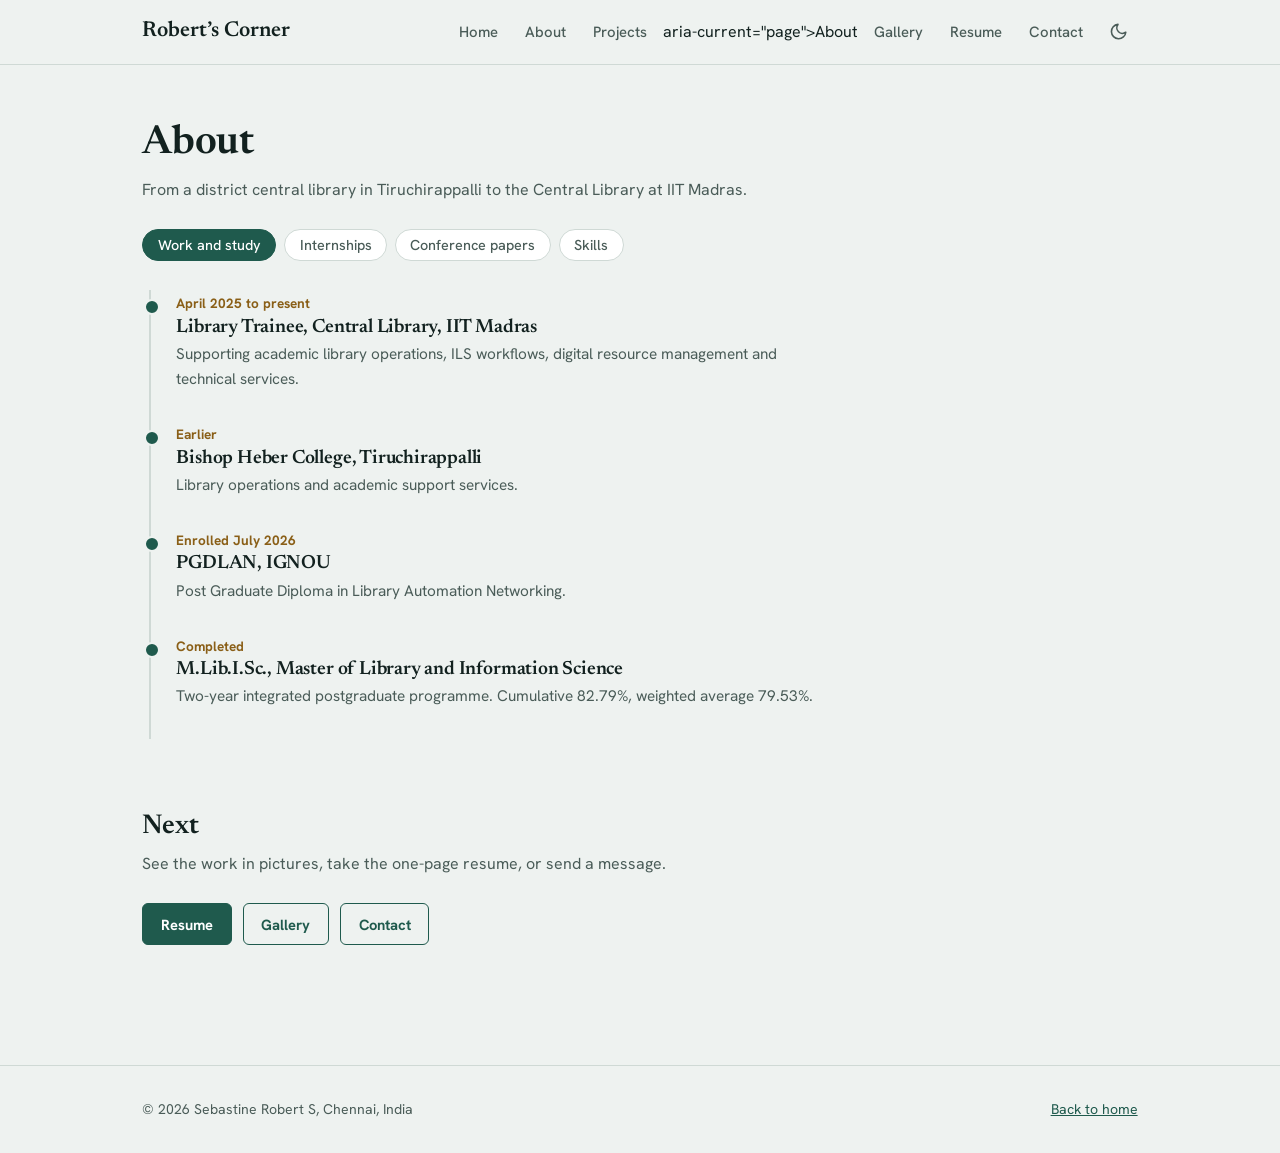
==== about.html @ bd57f11f "Update about.html" ====
<!DOCTYPE html>
<html lang="en">
<head>
<meta charset="UTF-8">
<meta name="viewport" content="width=device-width, initial-scale=1, viewport-fit=cover">
<title>About | Sebastine Robert S</title>
<meta name="description" content="Work, education, internships, conference papers, skills and contact details of Sebastine Robert S.">
<meta property="og:title" content="About | Sebastine Robert S">
<meta property="og:description" content="Work, education, internships, conference papers, skills and contact details of Sebastine Robert S.">
<meta property="og:type" content="website">
<link rel="preconnect" href="https://fonts.googleapis.com">
<link rel="preconnect" href="https://fonts.gstatic.com" crossorigin>
<link rel="stylesheet" href="https://fonts.googleapis.com/css2?family=Newsreader:ital,opsz,wght@0,6..72,400;0,6..72,600;1,6..72,400&family=Hanken+Grotesk:wght@400;500;700&family=Noto+Serif+Tamil:wght@500;700&display=swap">
<link rel="stylesheet" href="style.css">
<link rel="icon" href="data:image/svg+xml,%3Csvg xmlns=%27http://www.w3.org/2000/svg%27 viewBox=%270 0 100 100%27%3E%3Ctext y=%27.9em%27 font-size=%2790%27%3E%F0%9F%93%9A%3C/text%3E%3C/svg%3E">
<!-- Apply saved theme before first paint (prevents a light/dark flash) -->
<script>try{var t=localStorage.getItem("theme");if(t)document.documentElement.dataset.theme=t}catch(e){}</script>
</head>
<body>
<a class="skip" href="#main">Skip to content</a>

<!-- ===== HEADER / NAVIGATION ===== -->
<header><div class="wrap bar">
<a class="mark" href="index.html">Robert’s Corner</a>
<nav aria-label="Primary">
<a href="index.html">Home</a>
<a href="about.html">About</a>
<a href="projects.html">Projects</a>
 aria-current="page">About</a>
<a href="gallery.html">Gallery</a>
<a href="resume.html">Resume</a>
<a href="contact.html">Contact</a>
<!-- Theme toggle: icon only (moon = go dark, sun = go light) -->
<button class="tool icon" id="theme" type="button" aria-label="Switch colour theme" title="Switch theme">
<svg class="i-moon" viewBox="0 0 24 24" aria-hidden="true"><path d="M21 12.8A9 9 0 1 1 11.2 3a7 7 0 0 0 9.8 9.8z"/></svg>
<svg class="i-sun" viewBox="0 0 24 24" aria-hidden="true"><circle cx="12" cy="12" r="4"/><path d="M12 2v2M12 20v2M4.9 4.9l1.4 1.4M17.7 17.7l1.4 1.4M2 12h2M20 12h2M4.9 19.1l1.4-1.4M17.7 6.3l1.4-1.4"/></svg>
</button>
</nav></div></header>

<!-- ===== MAIN ===== -->
<main class="wrap" id="main">
<h2 class="pg">About</h2>
<p class="sub">From a district central library in Tiruchirappalli to the Central Library at IIT Madras.</p>

<!-- Tabs (content is drawn by the script below) -->
<div class="tabs" role="tablist" id="tabs">
<button role="tab" type="button" data-t="work" aria-selected="true">Work and study</button>
<button role="tab" type="button" data-t="intern" aria-selected="false">Internships</button>
<button role="tab" type="button" data-t="pubs" aria-selected="false">Conference papers</button>
<button role="tab" type="button" data-t="skills" aria-selected="false">Skills</button>
</div>
<div id="tabbody" role="tabpanel"></div>

<!-- Where to next -->
<h2 class="pg sec">Next</h2>
<p class="sub">See the work in pictures, take the one-page resume, or send a message.</p>
<p class="acts"><a class="btn" href="resume.html">Resume</a><a class="btn alt" href="gallery.html">Gallery</a><a class="btn alt" href="contact.html">Contact</a></p>
</main>

<!-- ===== FOOTER ===== -->
<footer><div class="wrap"><span>© 2026 Sebastine Robert S, Chennai, India</span><span><a href="index.html">Back to home</a></span></div></footer>

<button class="totop" id="totop" type="button" aria-label="Back to top">↑</button>
<script src="script.js" defer></script>

<!-- ===== PAGE SCRIPT: About tabs ===== -->
<script>
/* Timeline data per tab: [date, title, description] */
const TABS = {
  work: [
    ["April 2025 to present", "Library Trainee, Central Library, IIT Madras", "Supporting academic library operations, ILS workflows, digital resource management and technical services."],
    ["Earlier", "Bishop Heber College, Tiruchirappalli", "Library operations and academic support services."],
    ["Enrolled July 2026", "PGDLAN, IGNOU", "Post Graduate Diploma in Library Automation Networking."],
    ["Completed", "M.Lib.I.Sc., Master of Library and Information Science", "Two-year integrated postgraduate programme. Cumulative 82.79%, weighted average 79.53%."]
  ],
  intern: [
    ["May 2024, one month", "Library Intern, IIT Madras", "Cataloguing with MARC21 and UDC, Virtua ILS for circulation and RFID, shelving and collection rectification."],
    ["June 2024, one week", "Library Intern, Indian Institute of Astrophysics", "Patron services, shelving, Koha cataloguing and circulation, and daily library management."],
    ["November 2023, one week", "Library Intern, Tamil Nadu National Law University", "Patron services, shelving, Koha cataloguing and circulation, and daily library management."],
    ["December 2022, one month", "Intern, District Central Library, Tiruchirappalli", "Shelving, classification and book-keeping of library transactions."]
  ],
  pubs: [
    ["March 2025", "Enhancing Classroom Engagement with Slido", "Presented at SDSTLISER-2025, Bishop Heber College."],
    ["October 2024", "Integration of AI Tools to Enhance Library Services in the Digital Era", "Presented at LISACON 2024, Bharathidasan University. Covers chatbots, machine learning and recommender systems, plus the ethical limits."],
    ["June 2024", "Transforming Library Services: Integration of Chatbots in the Contemporary Era", "Presented at MILAN-APLAI 2024, University of Mysore."]
  ]
};
/* Skills data: [heading, description] */
const SKILLS = [
  ["Cataloguing and metadata", "MARC21, RDA, Dublin Core, and comparison of AI-generated metadata against human cataloguing."],
  ["Library and repository software", "Koha ILS (staff and OPAC), DSpace, Virtua ILS."],
  ["Infrastructure and networking", "Debian administration, Nginx reverse proxy, Let’s Encrypt, Cloudflare DNS and WAF, Docker Compose, IPv4 and IPv6."],
  ["Programming and automation", "Python, Django, HTML5 and CSS3, n8n, Make.com, Google Sheets API."]
];
/* Render the chosen tab and mark it selected */
function draw(tab) {
  document.querySelectorAll("#tabs button").forEach(b => b.setAttribute("aria-selected", b.dataset.t === tab));
  document.getElementById("tabbody").innerHTML = tab === "skills"
    ? `<div class="skills">${SKILLS.map(s => `<div><h3>${s[0]}</h3><p>${s[1]}</p></div>`).join("")}</div>`
    : `<ol class="tl">${TABS[tab].map(e => `<li><time>${e[0]}</time><h3>${e[1]}</h3><p>${e[2]}</p></li>`).join("")}</ol>`;
}
document.getElementById("tabs").addEventListener("click", e => {
  const b = e.target.closest("button");
  if (b) draw(b.dataset.t);
});
draw("work");
</script>
</body>
</html>
---- style.css ----
/* ==========================================================================
   Robert's Corner — shared stylesheet (linked by every page)
   Sections: 1 Tokens · 2 Base · 3 Layout · 4 Header/Nav · 5 Home
             6 Inner pages · 7 Components · 8 Footer · 9 Responsive · 10 Print
   ========================================================================== */

/* 1. DESIGN TOKENS ------------------------------------------------------- */
:root {
  /* Light palette (default) */
  --bg: #eef2f0;  --surface: #fff;  --ink: #12211f;  --soft: #4a5c58;
  --line: #cfd9d5;  --green: #1f5a4d;  --green-ink: #fff;
  --brass: #8a5f17;  --chip: #e1ebe7;  --ok: #17653a;
  /* Font stacks */
  --serif: "Newsreader", Georgia, serif;
  --sans: "Hanken Grotesk", system-ui, -apple-system, "Segoe UI", sans-serif;
  --tamil: "Noto Serif Tamil", "Latha", "Nirmala UI", serif;
}
/* Dark palette: follows the OS unless the visitor forced light */
@media (prefers-color-scheme: dark) {
  :root:not([data-theme="light"]) {
    --bg: #0f1a18;  --surface: #152422;  --ink: #e6efec;  --soft: #9db1ab;
    --line: #2a3f3b;  --green: #5fc4a9;  --green-ink: #0b1513;
    --brass: #d9a84e;  --chip: #1d332f;  --ok: #6fd49a;
  }
}
/* Dark palette: forced by the theme button (saved in localStorage) */
:root[data-theme="dark"] {
  --bg: #0f1a18;  --surface: #152422;  --ink: #e6efec;  --soft: #9db1ab;
  --line: #2a3f3b;  --green: #5fc4a9;  --green-ink: #0b1513;
  --brass: #d9a84e;  --chip: #1d332f;  --ok: #6fd49a;
}
html { color-scheme: light dark; }
:root[data-theme="light"] { color-scheme: light; }
:root[data-theme="dark"]  { color-scheme: dark; }

/* 2. BASE ---------------------------------------------------------------- */
* { box-sizing: border-box; margin: 0; padding: 0; }
html {
  scroll-padding-top: calc(env(safe-area-inset-top, 0px) + 4.5rem);
  scroll-behavior: smooth;
  -webkit-text-size-adjust: 100%; text-size-adjust: 100%;   /* stop phones inflating text in landscape */
}
body {
  background: var(--bg); color: var(--ink);
  font: 400 1rem/1.65 var(--sans);
  -webkit-font-smoothing: antialiased;
  overflow-wrap: break-word;
  overflow-x: clip;                      /* last-resort guard; does NOT break the sticky header */
  padding-bottom: env(safe-area-inset-bottom, 0px);
}
img, svg, video { max-width: 100%; height: auto; }
a { color: var(--green); }
:focus-visible { outline: 2px solid var(--brass); outline-offset: 3px; border-radius: 3px; }
h1, h2, h3 { font-family: var(--serif); font-weight: 600; line-height: 1.15; letter-spacing: -.01em; }
h1 { font-size: clamp(2rem, 4.5vw, 3rem); }

/* Skip link: visible only when focused by keyboard */
.skip { position: absolute; left: .8rem; top: -4rem; background: var(--green); color: var(--green-ink);
  padding: .5rem .9rem; border-radius: 6px; z-index: 50; text-decoration: none; }
.skip:focus { top: .8rem; }

/* 3. LAYOUT -------------------------------------------------------------- */
.wrap {
  max-width: 1040px; margin: 0 auto;
  padding-left:  max(1.4rem, env(safe-area-inset-left, 0px));    /* clear landscape notches */
  padding-right: max(1.4rem, env(safe-area-inset-right, 0px));
}
/* main also has class .wrap, so this needs the higher specificity to keep its vertical room */
main.wrap { padding-top: 3.5rem; padding-bottom: 5.5rem; min-height: 70vh; }

/* 4. HEADER + NAVIGATION ------------------------------------------------- */
/* Scoped to the page header only: the resume sheet has its own <header class="sh-head"> */
body > header { position: sticky; top: 0; background: var(--bg); border-bottom: 1px solid var(--line); z-index: 20;
  padding-top: env(safe-area-inset-top, 0px); }
.bar { display: flex; align-items: center; justify-content: space-between; gap: 1rem; padding-top: .8rem; padding-bottom: .8rem; flex-wrap: wrap; }
.mark { font: 600 1.35rem/1 var(--serif); color: var(--ink); text-decoration: none; }
nav { display: flex; gap: .3rem; align-items: center; flex-wrap: wrap; }
nav a, .tool {
  font: 500 .93rem var(--sans); color: var(--soft); text-decoration: none;
  padding: .4rem .7rem; border-radius: 6px; background: none; border: 0; cursor: pointer;
}
nav a:hover, .tool:hover { color: var(--ink); }
nav a[aria-current="page"] { color: var(--green-ink); background: var(--green); }  /* current page */

/* Theme toggle: icon-only button. Moon in light mode, sun in dark mode. */
.tool.icon { display: inline-grid; place-items: center; width: 2.4rem; height: 2.4rem; padding: 0; border-radius: 50%; }
.tool.icon svg { width: 1.2rem; height: 1.2rem; fill: none; stroke: currentColor; stroke-width: 2; stroke-linecap: round; stroke-linejoin: round; }
.tool.icon .i-sun { display: none; }
:root[data-theme="dark"] .tool.icon .i-sun { display: block; }
:root[data-theme="dark"] .tool.icon .i-moon { display: none; }
@media (prefers-color-scheme: dark) {
  :root:not([data-theme="light"]) .tool.icon .i-sun { display: block; }
  :root:not([data-theme="light"]) .tool.icon .i-moon { display: none; }
}

/* 5. HOME PAGE ----------------------------------------------------------- */
/* minmax(0, …) lets columns shrink below their content, so nothing can push the page wider than the screen */
.hero { display: grid; grid-template-columns: minmax(0, 1.15fr) minmax(0, 1fr); gap: 2.5rem; align-items: start; }

/* Thirukkural: exactly two lines, bold Noto Serif Tamil.
   The figure is a size container. The font size is derived from ITS width, so the
   longer line (measured: 16.6 em at weight 700) always fits with a small safety margin
   and can never be clipped at the right edge, at any screen width. */
.kural-fig { container-type: inline-size; }
.kural {
  font-family: var(--tamil); font-weight: 700; line-height: 1.55; color: var(--green);
  font-size: clamp(1rem, 5vw, 2.15rem);                       /* fallback for browsers without container units */
}
@supports (width: 1cqw) {
  .kural { font-size: min(2.15rem, calc(100cqw / 17.4)); }    /* 17.4 = 16.6 em longest line + ~5% margin */
}
.kural span { display: block; white-space: nowrap; opacity: 0; transform: translateY(6px); animation: rise .7s ease forwards; }
.kural span:nth-child(2) { animation-delay: .25s; }
@keyframes rise { to { opacity: 1; transform: none; } }

/* Bilingual gloss + citation (colours come from the theme variables, so light and dark both work) */
.gloss { margin: .9rem 0 1.8rem; max-width: 34rem; color: var(--soft); }
.gloss .ta { font-family: var(--tamil); font-weight: 500; font-size: 1rem; line-height: 1.8; }
.gloss .en { font-family: var(--serif); font-style: italic; font-size: 1.05rem; line-height: 1.5; margin-top: .45rem; }
.gloss .cite { margin-top: .8rem; font: 600 .82rem/1.6 var(--sans); letter-spacing: .02em; color: var(--brass); }
.gloss .cite [lang="ta"] { font-family: var(--tamil); font-weight: 500; letter-spacing: 0; }
.gloss .cite .sep { margin: 0 .35em; color: var(--line); }

.avatar { display: block; width: 180px; height: 180px; object-fit: cover; border-radius: 50%; background: var(--chip); margin-top: 1.4rem; }
.lede { color: var(--soft); max-width: 34rem; margin-top: .8rem; font-size: 1.05rem; }
.acts { display: flex; gap: .7rem; flex-wrap: wrap; margin-top: 1.6rem; }

/* Catalogue card / MARC record (ruled-paper look) */
.rec {
  background: var(--surface); border: 1px solid var(--line); border-radius: 4px;
  padding: 2.2rem 1.4rem 1.3rem; position: relative;
  background-image: repeating-linear-gradient(transparent 0 33px, var(--line) 33px 34px);
  background-position: 0 1.6rem;
}
.rec::before { /* the punched hole at the top of the card */
  content: ""; position: absolute; top: .7rem; left: 50%; width: 14px; height: 14px; margin-left: -7px;
  border-radius: 50%; background: var(--bg); border: 1px solid var(--line);
}
.rec dl { display: grid; grid-template-columns: 7.5rem minmax(0, 1fr); font-size: .95rem; }
.rec dt { color: var(--brass); font-weight: 700; line-height: 34px; }
.rec dd { line-height: 34px; overflow-wrap: anywhere; }   /* long values such as the blog URL used to push the card off-screen */
.marc { font: .82rem/34px ui-monospace, Menlo, Consolas, monospace; white-space: pre-wrap; overflow-wrap: anywhere; }
.marc b { color: var(--brass); }
.flip { margin-top: .8rem; display: flex; flex-wrap: wrap; gap: .4rem; }
.flip button { font: 500 .82rem var(--sans); padding: .3rem .7rem; border-radius: 5px; border: 1px solid var(--line); background: var(--surface); color: var(--soft); cursor: pointer; }
.flip button[aria-pressed="true"] { background: var(--ink); color: var(--bg); border-color: var(--ink); }

/* Three focus areas */
.areas { display: grid; grid-template-columns: repeat(3, minmax(0, 1fr)); gap: 2rem; margin-top: 5rem; }
.areas > div { border-top: 2px solid var(--green); padding-top: 1rem; }
.areas h3 { font-size: 1.25rem; margin-bottom: .4rem; }
.areas p { color: var(--soft); font-size: .95rem; }

/* 6. INNER PAGES (projects, about) --------------------------------------- */
h2.pg  { font-size: clamp(1.8rem, 4vw, 2.5rem); }
h2.sec { font-size: 1.7rem; margin-top: 4.5rem; }
.sub { color: var(--soft); max-width: 38rem; margin: .6rem 0 1.6rem; }

/* Filter chips (projects) and tabs (about, gallery) */
.chips { display: flex; flex-wrap: wrap; gap: .5rem; margin-bottom: 1rem; }
.tabs  { display: flex; gap: .5rem; margin: 1.4rem 0 1.8rem; flex-wrap: wrap; }
.chips button, .tabs button { font: 500 .9rem var(--sans); padding: .4rem .9rem; border-radius: 999px; border: 1px solid var(--line); background: var(--surface); color: var(--soft); cursor: pointer; }
.chips button[aria-pressed="true"], .tabs button[aria-selected="true"] { background: var(--green); color: var(--green-ink); border-color: var(--green); }

/* Project rows */
.row { display: grid; grid-template-columns: minmax(0, 1fr) auto; gap: 1.2rem; padding: 1.4rem 0; border-top: 1px solid var(--line); }
.row:last-child { border-bottom: 1px solid var(--line); }
.row h3 { font-size: 1.3rem; }
.row p { color: var(--soft); max-width: 40rem; margin-top: .3rem; font-size: .97rem; }
.row .go { display: flex; flex-direction: column; gap: .5rem; align-items: flex-end; min-width: 9.5rem; }
.live { font-size: .8rem; font-weight: 700; color: var(--ok); }
.live::before { content: ""; display: inline-block; width: 8px; height: 8px; border-radius: 50%; background: var(--ok); margin-right: .4rem; }

/* About: timeline + skills grid */
.tl { list-style: none; border-left: 2px solid var(--line); margin-left: .4rem; }
.tl li { position: relative; padding: 0 0 1.8rem 1.6rem; }
.tl li::before { content: ""; position: absolute; left: -7px; top: .55rem; width: 12px; height: 12px; border-radius: 50%; background: var(--green); border: 2px solid var(--bg); }
.tl time { font-size: .85rem; font-weight: 700; color: var(--brass); }
.tl h3 { font-size: 1.2rem; }
.tl p { color: var(--soft); max-width: 40rem; font-size: .96rem; margin-top: .2rem; }
.skills { display: grid; grid-template-columns: repeat(2, minmax(0, 1fr)); gap: 1.6rem 2.4rem; }
.skills h3 { font-size: 1.1rem; }
.skills p { color: var(--soft); font-size: .95rem; }

/* Contact list */
.contact { display: grid; gap: .2rem; margin-top: 1.2rem; max-width: 30rem; }
.contact a { display: flex; justify-content: space-between; gap: 1rem; padding: .9rem 0; border-top: 1px solid var(--line); text-decoration: none; font-weight: 500; }
.contact a span { color: var(--soft); font-weight: 400; overflow-wrap: anywhere; text-align: right; min-width: 0; }

/* 6b. GALLERY ------------------------------------------------------------ */
.gallery { display: grid; grid-template-columns: repeat(auto-fill, minmax(220px, 1fr)); gap: 1.4rem; margin-top: 1.6rem; }
.shot button { display: block; width: 100%; padding: 0; border: 1px solid var(--line); border-radius: 6px; overflow: hidden; background: var(--chip); cursor: zoom-in; }
.shot img { display: block; width: 100%; aspect-ratio: 4 / 3; object-fit: cover; color: var(--soft); font-size: .85rem; }
.shot figcaption { margin-top: .5rem; color: var(--soft); font-size: .9rem; }
/* The lightbox sits on a fixed dark backdrop in both themes, so its white controls are intentional */
.lightbox { border: 0; background: transparent; max-width: 100vw; max-height: 100vh; width: 100%; height: 100%; color: #fff; }
.lightbox::backdrop { background: rgba(8, 14, 13, .92); }
.lightbox[open] { display: grid; grid-template-columns: auto minmax(0, 1fr) auto; align-items: center; gap: .6rem; padding: 1rem; }
.lightbox figure { display: grid; justify-items: center; gap: .8rem; min-width: 0; }
.lightbox img { max-width: 100%; max-height: 78vh; max-height: 78dvh; object-fit: contain; border-radius: 4px; }
.lightbox figcaption { max-width: 40rem; text-align: center; font-size: .95rem; overflow-wrap: anywhere; }
.lb-n, .lb-x { width: 2.8rem; height: 2.8rem; border-radius: 50%; border: 1px solid rgba(255,255,255,.4); background: rgba(255,255,255,.1); color: #fff; font-size: 1.6rem; line-height: 1; cursor: pointer; }
.lb-x { position: absolute; top: calc(1rem + env(safe-area-inset-top, 0px)); right: 1rem; }

/* 6c. CONTACT -------------------------------------------------------------- */
.split { display: grid; grid-template-columns: minmax(0, 1.1fr) minmax(0, 1fr); gap: 3.5rem; align-items: start; }
.split h3 { font-size: 1.3rem; margin-bottom: .8rem; }
.form { display: grid; gap: 1rem; }
.form label { display: grid; gap: .35rem; font-weight: 500; font-size: .93rem; }
.form input, .form textarea { font: 400 1rem var(--sans); color: var(--ink); background: var(--surface); border: 1px solid var(--line); border-radius: 6px; padding: .6rem .75rem; width: 100%; }
.form .btn { justify-self: start; }
.hint { color: var(--soft); font-size: .88rem; }

/* 6d. RESUME --------------------------------------------------------------- */
.sheet { background: var(--surface); border: 1px solid var(--line); border-radius: 4px; padding: 2.4rem 2.6rem; max-width: 820px; margin-top: 2rem; }
.sh-head h1 { font-size: 2rem; }
.sh-head .role { color: var(--green); font-weight: 700; margin-top: .2rem; }
.sh-head .line { color: var(--soft); font-size: .9rem; overflow-wrap: anywhere; }
.sheet section { margin-top: 1.8rem; }
.sheet h2 { font-size: 1.15rem; color: var(--green); border-bottom: 1px solid var(--line); padding-bottom: .3rem; margin-bottom: .8rem; }
.rl { list-style: none; display: grid; gap: .8rem; }
.rl li { display: grid; grid-template-columns: 9rem minmax(0, 1fr); gap: 1rem; }
.rl time { color: var(--brass); font-size: .85rem; font-weight: 700; padding-top: .15rem; }
.rl h3 { font-size: 1.02rem; }
.rl p { color: var(--soft); font-size: .93rem; }

/* 7. SHARED COMPONENTS --------------------------------------------------- */
.btn { display: inline-block; font: 700 .92rem var(--sans); padding: .65rem 1.1rem; border-radius: 6px; border: 1.5px solid var(--green); text-decoration: none; background: var(--green); color: var(--green-ink); cursor: pointer; }
.btn.alt { background: none; color: var(--green); }
.btn.sm { padding: .4rem .8rem; font-size: .84rem; }
.pills { display: flex; flex-wrap: wrap; gap: .4rem; margin-top: .8rem; }
.pill { background: var(--chip); color: var(--soft); font-size: .78rem; padding: .15rem .6rem; border-radius: 4px; }

/* Back-to-top button (shown by script.js after scrolling) */
.totop { position: fixed; right: max(1rem, env(safe-area-inset-right, 0px)); bottom: calc(1rem + env(safe-area-inset-bottom, 0px)); width: 2.6rem; height: 2.6rem;
  border-radius: 50%; border: 1px solid var(--line); background: var(--surface); color: var(--ink); cursor: pointer; display: none; place-items: center; font-size: 1.1rem; }
.totop.show { display: grid; }

/* 8. FOOTER -------------------------------------------------------------- */
footer { border-top: 1px solid var(--line); margin-top: 2rem; padding: 2rem 0; color: var(--soft); font-size: .88rem; }
footer .wrap { display: flex; justify-content: space-between; gap: 1rem; flex-wrap: wrap; }

/* 9. RESPONSIVE + MOTION ------------------------------------------------- */
/* Tablets and below: hero stacks (the Kural keeps fitting because it sizes itself to its column) */
@media (max-width: 900px) {
  .hero { grid-template-columns: minmax(0, 1fr); gap: 2rem; }
}

/* Phones and small tablets (360px to 768px) */
@media (max-width: 768px) {
  html { scroll-padding-top: 1rem; }
  main.wrap { padding-top: 2rem; padding-bottom: 3.5rem; }

  /* Header: brand on top with the theme button pinned at its right,
     the six links in a tidy 3 x 2 grid below. No more ragged wrapping.
     The header scrolls away on phones instead of eating two rows of the screen. */
  body > header { position: static; }
  .bar { position: relative; display: block; padding-top: .6rem; padding-bottom: .7rem; }
  .mark { display: flex; align-items: center; min-height: 2.4rem; font-size: 1.25rem; padding-right: 3rem; }
  nav { display: grid; grid-template-columns: repeat(3, minmax(0, 1fr)); gap: .3rem; margin-top: .4rem; }
  nav a { display: grid; place-items: center; min-height: 2.5rem; padding: .3rem .4rem; text-align: center; }
  .bar .tool.icon { position: absolute; top: .6rem; right: max(1.4rem, env(safe-area-inset-right, 0px)); }

  /* Home */
  .avatar { margin-top: 1.1rem; }
  .gloss { margin-bottom: 1.4rem; }
  .gloss .cite span { display: block; }          /* Tamil part on one line, English part on the next */
  .gloss .cite .sep { display: none; }
  .rec { padding-left: 1rem; padding-right: 1rem; }
  .rec dl { grid-template-columns: 6rem minmax(0, 1fr); }
  .areas { grid-template-columns: minmax(0, 1fr); gap: 1.6rem; margin-top: 3rem; }

  /* Inner pages */
  h2.sec { margin-top: 3rem; }
  .skills { grid-template-columns: minmax(0, 1fr); }
  .row { grid-template-columns: minmax(0, 1fr); }
  .row .go { align-items: flex-start; flex-direction: row; flex-wrap: wrap; min-width: 0; }
  .split { grid-template-columns: minmax(0, 1fr); gap: 2.5rem; }
  .form .btn { justify-self: stretch; width: 100%; text-align: center; }
  .rl li { grid-template-columns: minmax(0, 1fr); gap: .1rem; }
  .sheet { padding: 1.6rem 1.1rem; }
  .sh-head h1 { font-size: 1.7rem; }

  /* Gallery: two columns, and lightbox arrows float over the picture instead of vanishing */
  .gallery { grid-template-columns: repeat(2, minmax(0, 1fr)); gap: 1rem; }
  .lightbox[open] { grid-template-columns: minmax(0, 1fr); padding: 1rem .6rem; }
  .lb-n { position: absolute; top: 50%; margin-top: -1.4rem; background: rgba(0,0,0,.45); }
  .lb-n.prev { left: .4rem; }
  .lb-n.next { right: .4rem; }
}

/* Small phones: keep tap targets comfortable */
@media (pointer: coarse) {
  .chips button, .tabs button, .flip button, .btn.sm { min-height: 2.5rem; }
}

@media (prefers-reduced-motion: reduce) {
  html { scroll-behavior: auto; }
  .kural span { animation: none; opacity: 1; transform: none; }
}

/* 10. PRINT -------------------------------------------------------------- */
@media print {
  /* body > header only: the resume's own name/contact block (header.sh-head) must still print */
  body > header, footer, .flip, .tabs, .chips, .totop, .skip, .nopr, .sub { display: none; }
  body { background: #fff; color: #000; }
  main.wrap { padding: 0; min-height: 0; }
  .sheet { border: 0; padding: 0; max-width: none; }
}
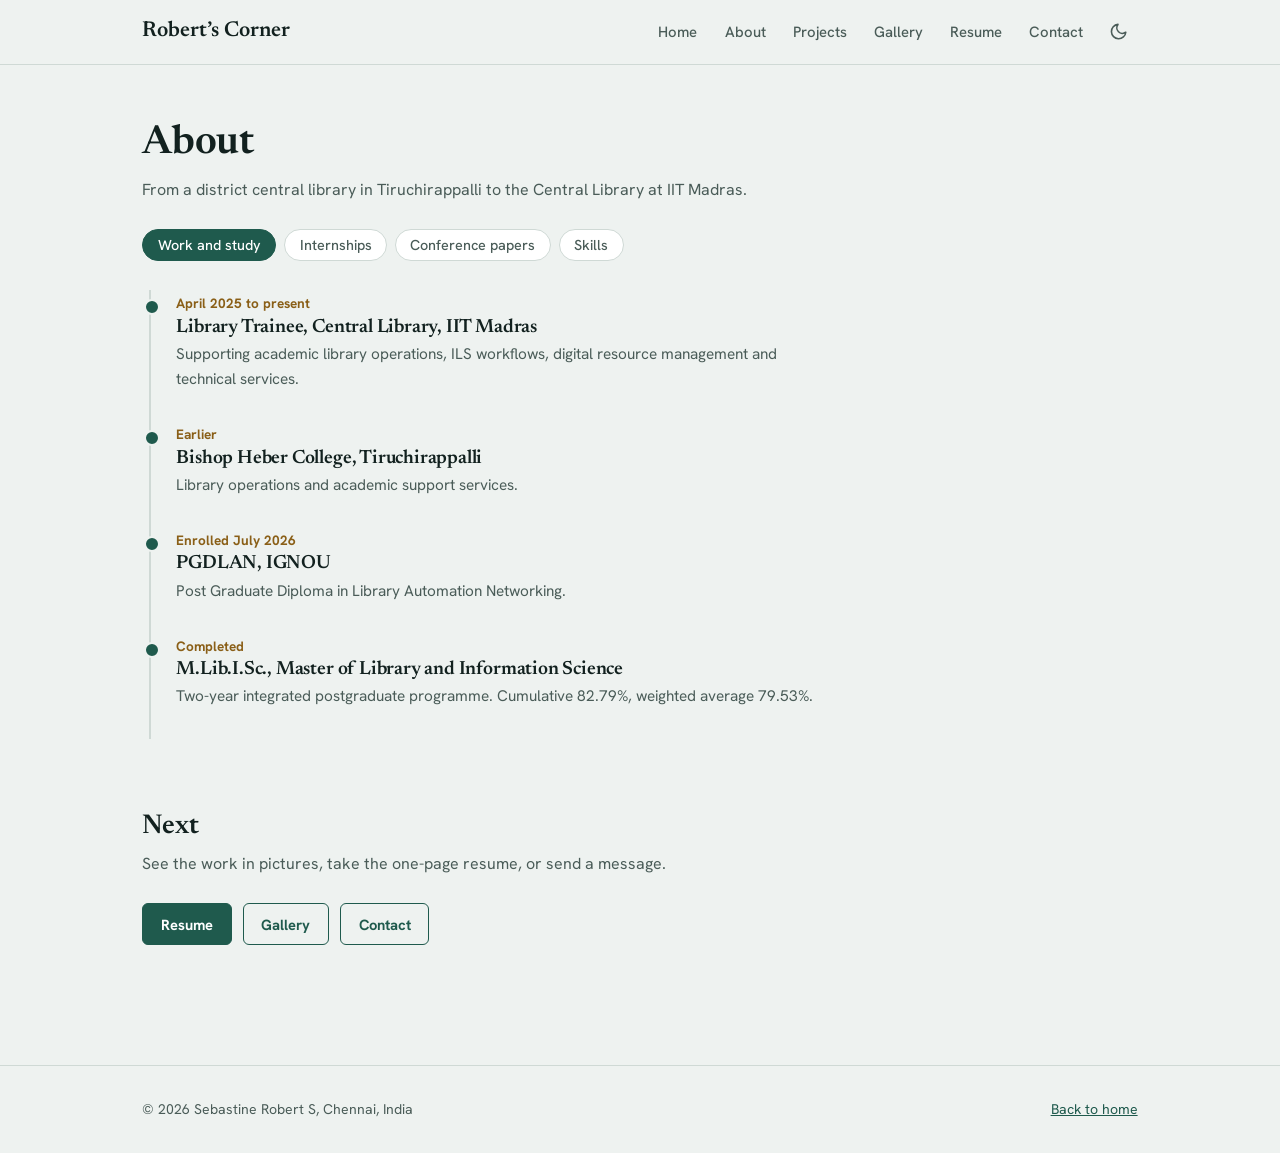
==== commit d1ec562e: "Update about.html" ====
--- a/about.html
+++ b/about.html
@@ -26,7 +26,6 @@
 <a href="index.html">Home</a>
 <a href="about.html">About</a>
 <a href="projects.html">Projects</a>
- aria-current="page">About</a>
 <a href="gallery.html">Gallery</a>
 <a href="resume.html">Resume</a>
 <a href="contact.html">Contact</a>
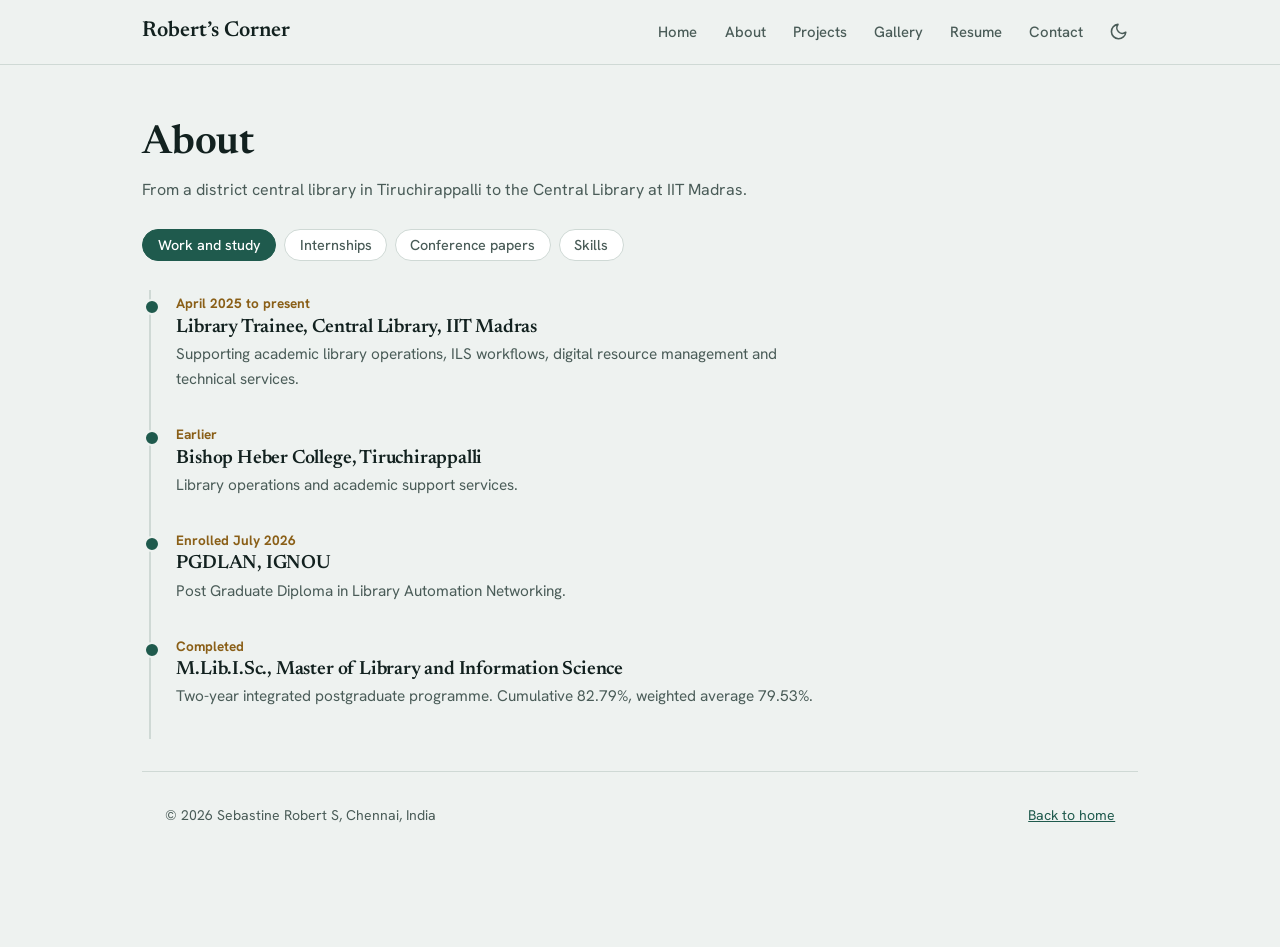
==== commit 52b16e42: "removing next box in the about page" ====
--- a/about.html
+++ b/about.html
@@ -50,11 +50,6 @@
 </div>
 <div id="tabbody" role="tabpanel"></div>
 
-<!-- Where to next -->
-<h2 class="pg sec">Next</h2>
-<p class="sub">See the work in pictures, take the one-page resume, or send a message.</p>
-<p class="acts"><a class="btn" href="resume.html">Resume</a><a class="btn alt" href="gallery.html">Gallery</a><a class="btn alt" href="contact.html">Contact</a></p>
-</main>
 
 <!-- ===== FOOTER ===== -->
 <footer><div class="wrap"><span>© 2026 Sebastine Robert S, Chennai, India</span><span><a href="index.html">Back to home</a></span></div></footer>
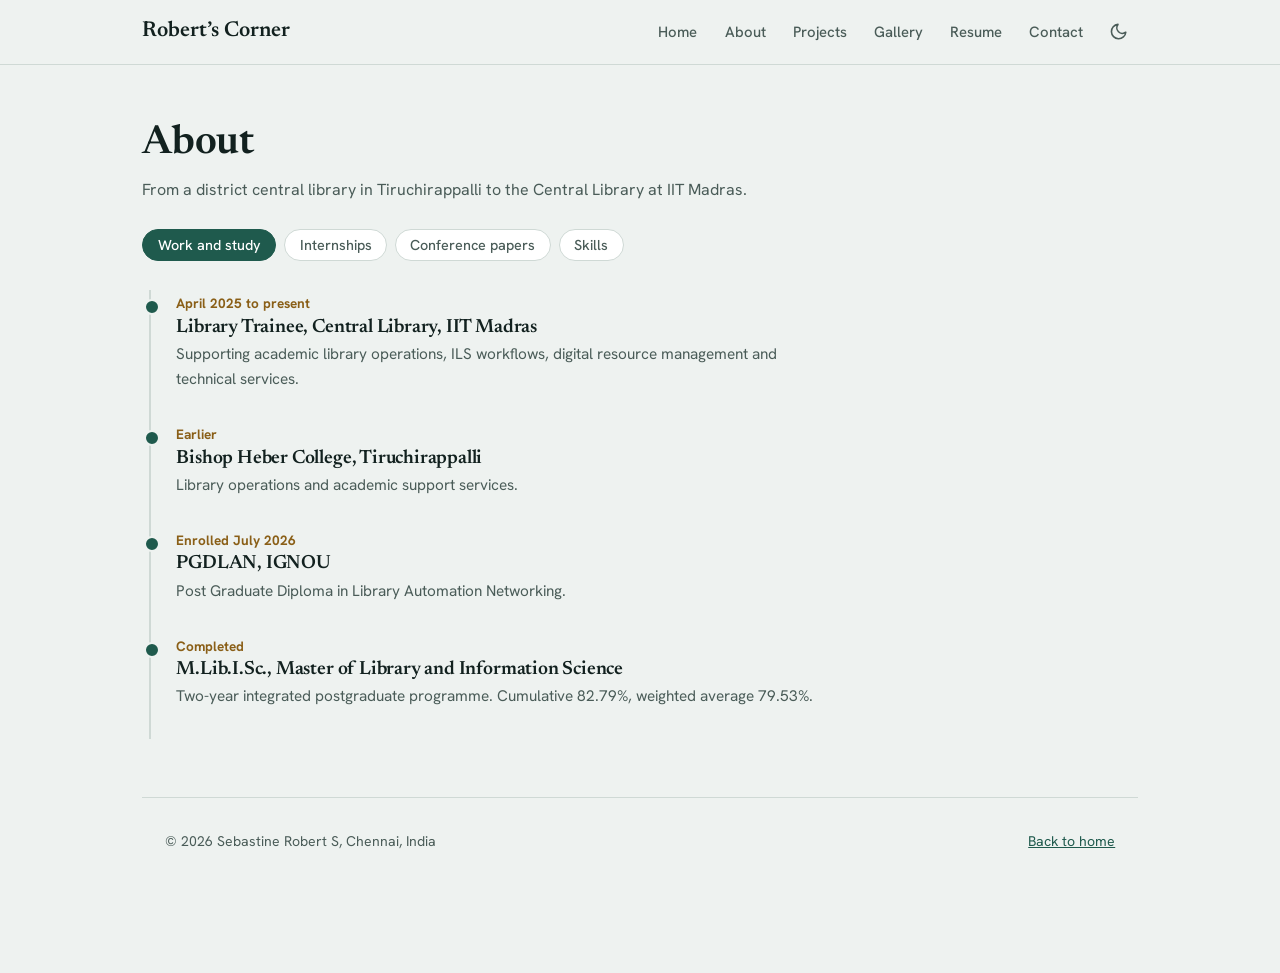
==== commit 60355886: "adding space betwen footer" ====
--- a/about.html
+++ b/about.html
@@ -52,6 +52,7 @@
 
 
 <!-- ===== FOOTER ===== -->
+<br>
 <footer><div class="wrap"><span>© 2026 Sebastine Robert S, Chennai, India</span><span><a href="index.html">Back to home</a></span></div></footer>
 
 <button class="totop" id="totop" type="button" aria-label="Back to top">↑</button>
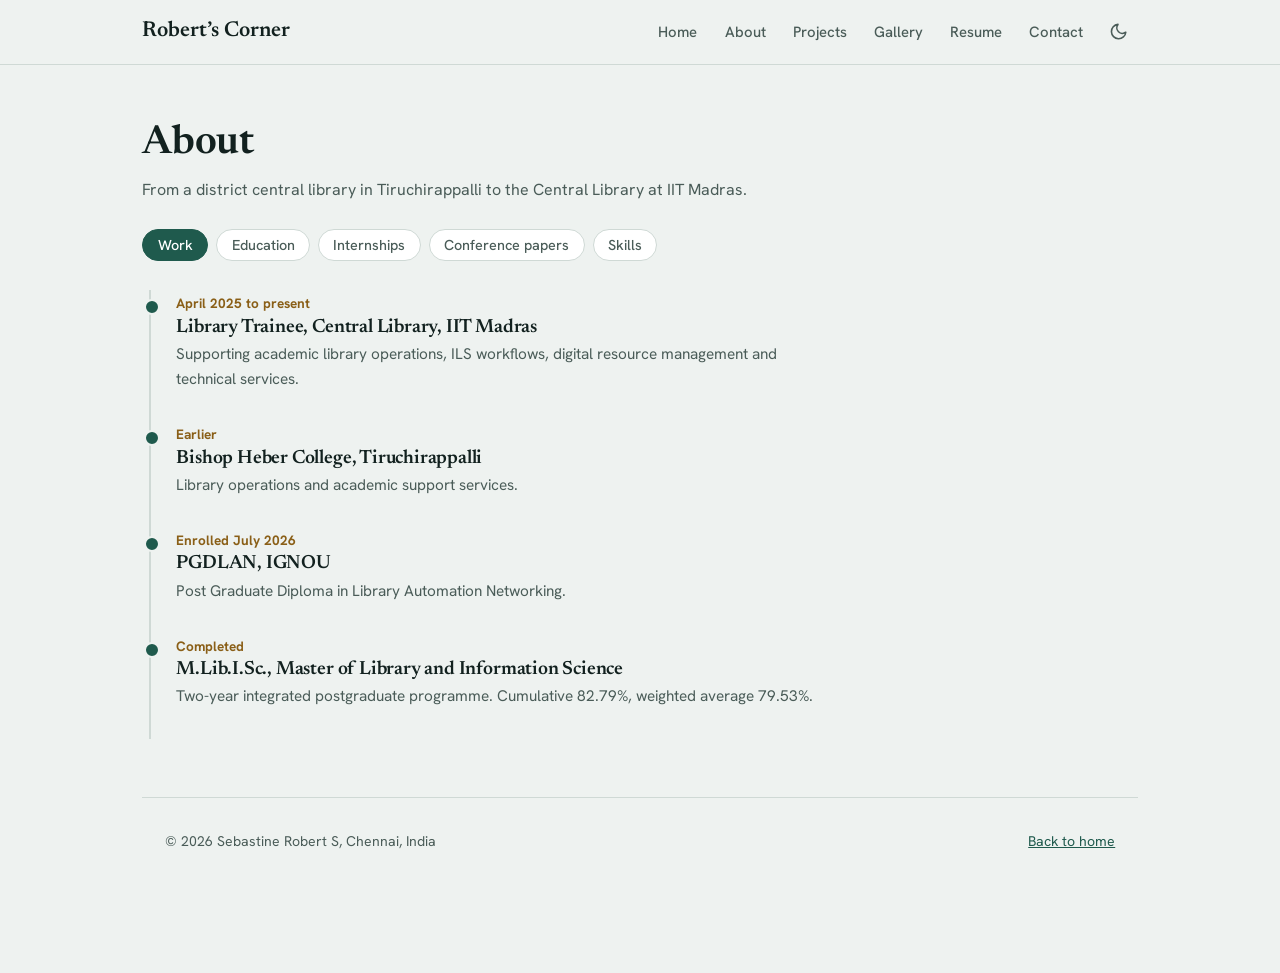
==== commit ff1dba7b: "Update about.html" ====
--- a/about.html
+++ b/about.html
@@ -43,7 +43,10 @@
 
 <!-- Tabs (content is drawn by the script below) -->
 <div class="tabs" role="tablist" id="tabs">
-<button role="tab" type="button" data-t="work" aria-selected="true">Work and study</button>
+
+<button role="tab" type="button" data-t="work" aria-selected="true">Work</button>
+
+<button role="tab" type="button" data-t="education" aria-selected="true">Education</button>
 <button role="tab" type="button" data-t="intern" aria-selected="false">Internships</button>
 <button role="tab" type="button" data-t="pubs" aria-selected="false">Conference papers</button>
 <button role="tab" type="button" data-t="skills" aria-selected="false">Skills</button>
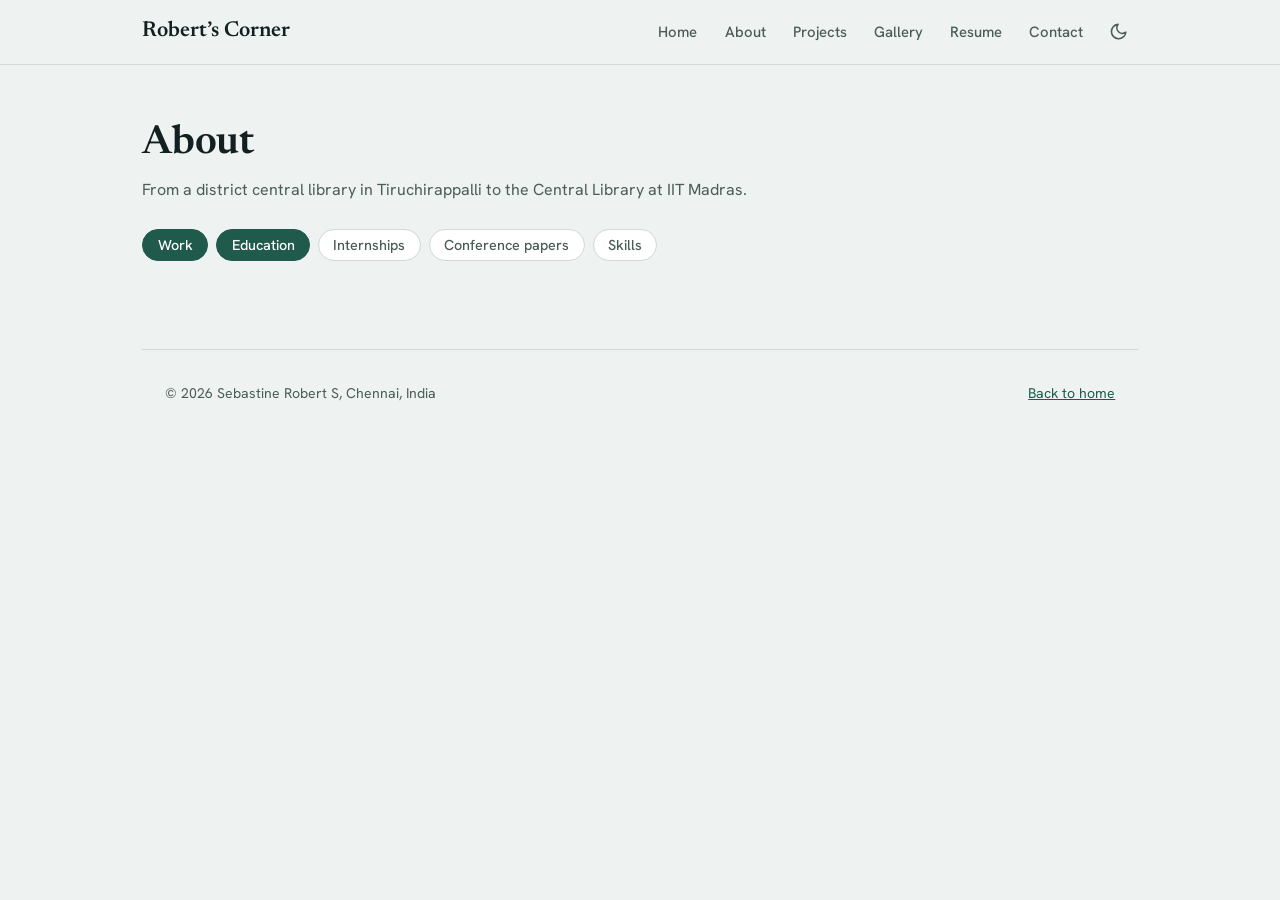
==== commit d3e2fc89: "Update about.html" ====
--- a/about.html
+++ b/about.html
@@ -65,15 +65,20 @@
 <script>
 /* Timeline data per tab: [date, title, description] */
 const TABS = {
+
   work: [
     ["April 2025 to present", "Library Trainee, Central Library, IIT Madras", "Supporting academic library operations, ILS workflows, digital resource management and technical services."],
     ["Earlier", "Bishop Heber College, Tiruchirappalli", "Library operations and academic support services."],
+
+education: [
     ["Enrolled July 2026", "PGDLAN, IGNOU", "Post Graduate Diploma in Library Automation Networking."],
     ["Completed", "M.Lib.I.Sc., Master of Library and Information Science", "Two-year integrated postgraduate programme. Cumulative 82.79%, weighted average 79.53%."]
   ],
+
   intern: [
     ["May 2024, one month", "Library Intern, IIT Madras", "Cataloguing with MARC21 and UDC, Virtua ILS for circulation and RFID, shelving and collection rectification."],
     ["June 2024, one week", "Library Intern, Indian Institute of Astrophysics", "Patron services, shelving, Koha cataloguing and circulation, and daily library management."],
+
     ["November 2023, one week", "Library Intern, Tamil Nadu National Law University", "Patron services, shelving, Koha cataloguing and circulation, and daily library management."],
     ["December 2022, one month", "Intern, District Central Library, Tiruchirappalli", "Shelving, classification and book-keeping of library transactions."]
   ],
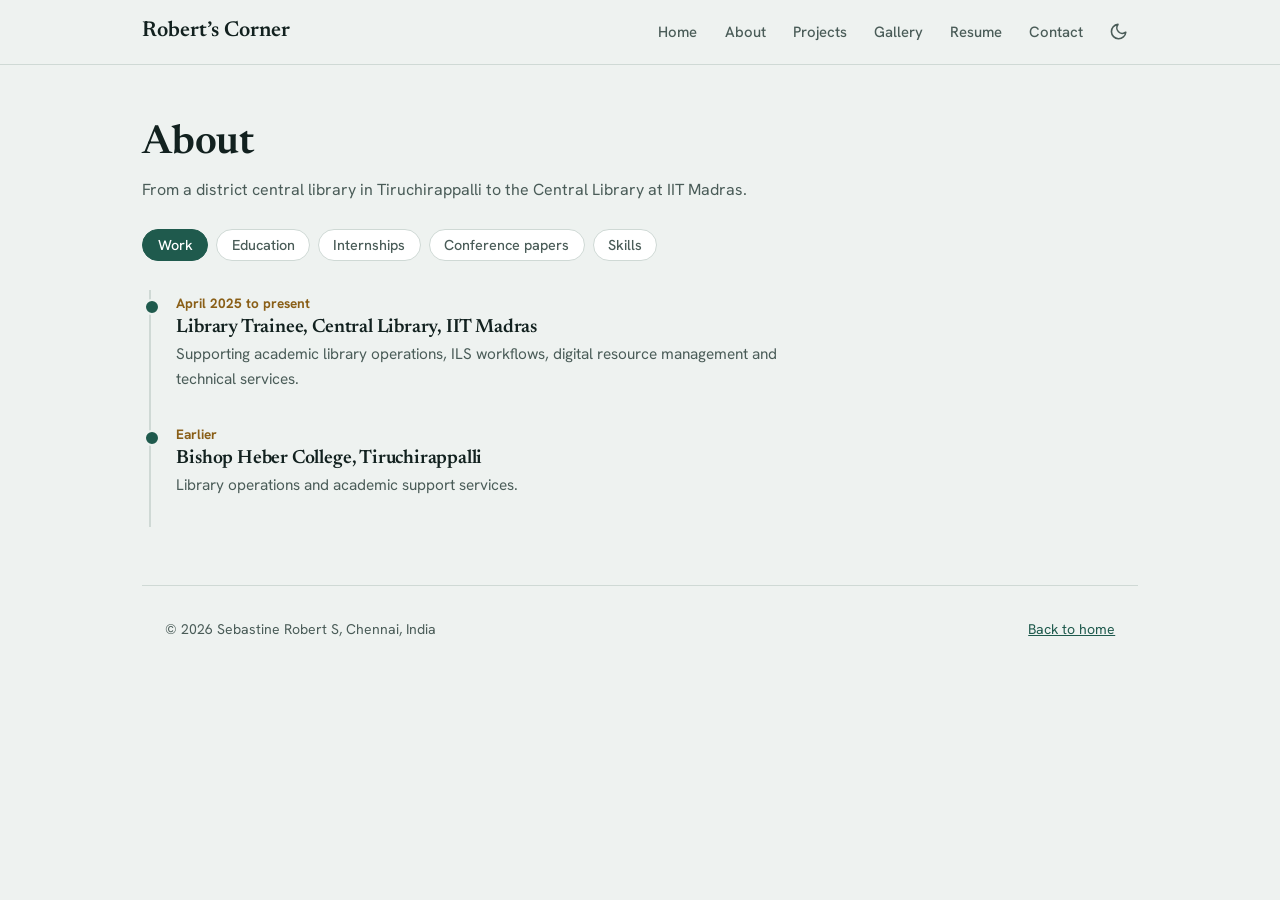
==== commit 025543b1: "Update about.html" ====
--- a/about.html
+++ b/about.html
@@ -69,9 +69,11 @@
   work: [
     ["April 2025 to present", "Library Trainee, Central Library, IIT Madras", "Supporting academic library operations, ILS workflows, digital resource management and technical services."],
     ["Earlier", "Bishop Heber College, Tiruchirappalli", "Library operations and academic support services."],
+],
 
 education: [
     ["Enrolled July 2026", "PGDLAN, IGNOU", "Post Graduate Diploma in Library Automation Networking."],
+
     ["Completed", "M.Lib.I.Sc., Master of Library and Information Science", "Two-year integrated postgraduate programme. Cumulative 82.79%, weighted average 79.53%."]
   ],
 
